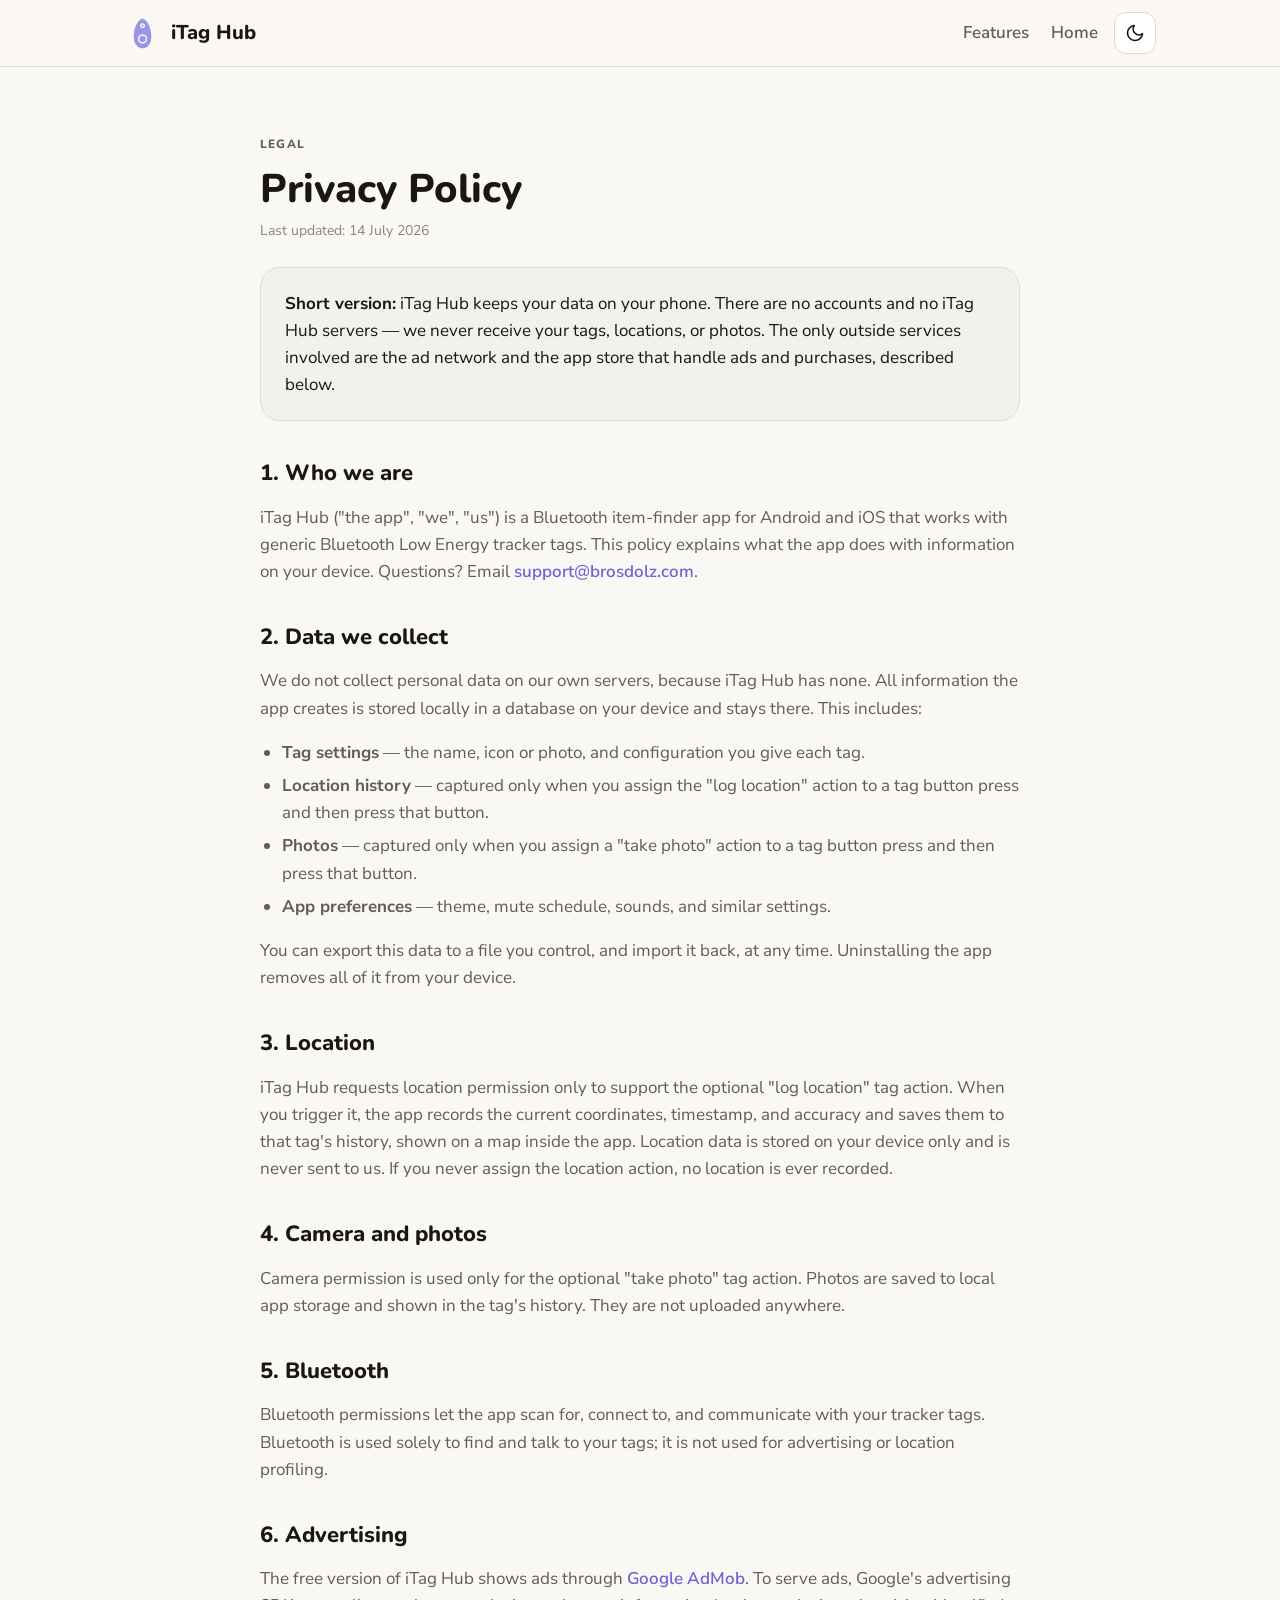
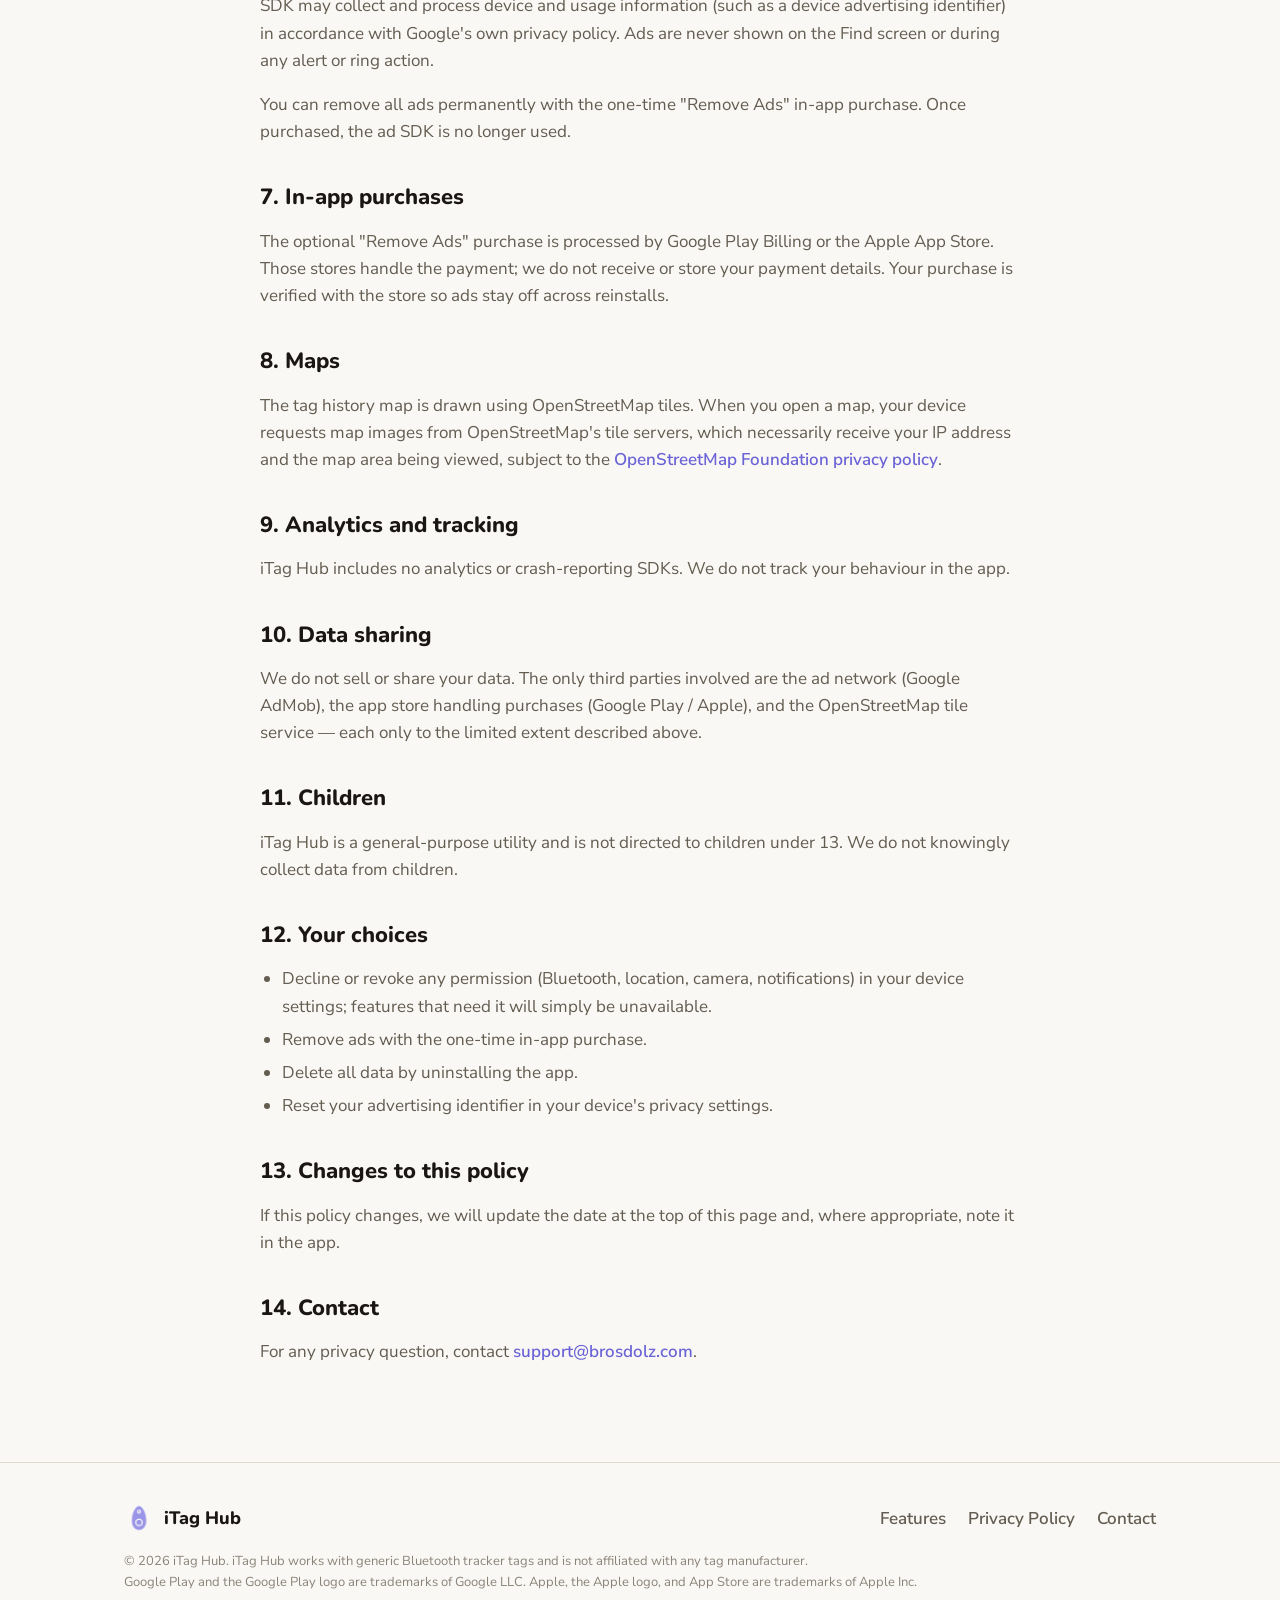
==== privacy.html @ fad58280 "Add files via upload" ====
<!DOCTYPE html>
<html lang="en">
<head>
  <meta charset="UTF-8" />
  <meta name="viewport" content="width=device-width, initial-scale=1.0" />
  <title>Privacy Policy — iTag Hub</title>
  <meta name="description" content="iTag Hub privacy policy: all your data stays on your device. No accounts, no cloud, no analytics." />
  <link rel="icon" type="image/png" href="assets/logo.png" />
  <meta name="theme-color" content="#9B95E8" />

  <link rel="preconnect" href="https://fonts.googleapis.com" />
  <link rel="preconnect" href="https://fonts.gstatic.com" crossorigin />
  <link href="https://fonts.googleapis.com/css2?family=Nunito:wght@700;800&family=Nunito+Sans:wght@400;600;700&display=swap" rel="stylesheet" />
  <link rel="stylesheet" href="styles.css" />
  <script src="theme.js"></script>
</head>
<body>

  <!-- ============ NAV ============ -->
  <header class="nav">
    <div class="wrap nav-inner">
      <a class="brand" href="index.html">
        <img src="assets/logo.png" alt="" />
        iTag Hub
      </a>
      <div class="nav-spacer"></div>
      <nav class="nav-links">
        <a class="hide-sm" href="index.html#features">Features</a>
        <a href="index.html">Home</a>
      </nav>
      <button id="themeToggle" class="theme-toggle" type="button" aria-label="Switch theme">
        <svg class="icon-moon" viewBox="0 0 24 24" fill="none" stroke="currentColor" stroke-width="2" stroke-linecap="round" stroke-linejoin="round"><path d="M21 12.8A9 9 0 1 1 11.2 3a7 7 0 0 0 9.8 9.8z"/></svg>
        <svg class="icon-sun" viewBox="0 0 24 24" fill="none" stroke="currentColor" stroke-width="2" stroke-linecap="round" stroke-linejoin="round"><circle cx="12" cy="12" r="4.2"/><path d="M12 2v2.5M12 19.5V22M4.2 4.2l1.8 1.8M18 18l1.8 1.8M2 12h2.5M19.5 12H22M4.2 19.8 6 18M18 6l1.8-1.8"/></svg>
      </button>
    </div>
  </header>

  <!-- ============ POLICY ============ -->
  <main class="wrap">
    <article class="legal">
      <p class="eyebrow">Legal</p>
      <h1>Privacy Policy</h1>
      <p class="updated">Last updated: 14 July 2026</p>

      <p class="lead">
        <strong>Short version:</strong> iTag Hub keeps your data on your phone.
        There are no accounts and no iTag Hub servers — we never receive your
        tags, locations, or photos. The only outside services involved are the
        ad network and the app store that handle ads and purchases, described
        below.
      </p>

      <h2>1. Who we are</h2>
      <p>
        iTag Hub ("the app", "we", "us") is a Bluetooth item-finder app for
        Android and iOS that works with generic Bluetooth Low Energy tracker
        tags. This policy explains what the app does with information on your
        device. Questions? Email
        <a href="mailto:support@brosdolz.com">support@brosdolz.com</a>.
      </p>

      <h2>2. Data we collect</h2>
      <p>
        We do not collect personal data on our own servers, because iTag Hub has
        none. All information the app creates is stored locally in a database on
        your device and stays there. This includes:
      </p>
      <ul>
        <li><strong>Tag settings</strong> — the name, icon or photo, and configuration you give each tag.</li>
        <li><strong>Location history</strong> — captured only when you assign the "log location" action to a tag button press and then press that button.</li>
        <li><strong>Photos</strong> — captured only when you assign a "take photo" action to a tag button press and then press that button.</li>
        <li><strong>App preferences</strong> — theme, mute schedule, sounds, and similar settings.</li>
      </ul>
      <p>
        You can export this data to a file you control, and import it back, at
        any time. Uninstalling the app removes all of it from your device.
      </p>

      <h2>3. Location</h2>
      <p>
        iTag Hub requests location permission only to support the optional "log
        location" tag action. When you trigger it, the app records the current
        coordinates, timestamp, and accuracy and saves them to that tag's
        history, shown on a map inside the app. Location data is stored on your
        device only and is never sent to us. If you never assign the location
        action, no location is ever recorded.
      </p>

      <h2>4. Camera and photos</h2>
      <p>
        Camera permission is used only for the optional "take photo" tag action.
        Photos are saved to local app storage and shown in the tag's history.
        They are not uploaded anywhere.
      </p>

      <h2>5. Bluetooth</h2>
      <p>
        Bluetooth permissions let the app scan for, connect to, and communicate
        with your tracker tags. Bluetooth is used solely to find and talk to your
        tags; it is not used for advertising or location profiling.
      </p>

      <h2>6. Advertising</h2>
      <p>
        The free version of iTag Hub shows ads through
        <a href="https://policies.google.com/privacy" target="_blank" rel="noopener">Google AdMob</a>.
        To serve ads, Google's advertising SDK may collect and process device and
        usage information (such as a device advertising identifier) in accordance
        with Google's own privacy policy. Ads are never shown on the Find screen
        or during any alert or ring action.
      </p>
      <p>
        You can remove all ads permanently with the one-time "Remove Ads"
        in-app purchase. Once purchased, the ad SDK is no longer used.
      </p>

      <h2>7. In-app purchases</h2>
      <p>
        The optional "Remove Ads" purchase is processed by Google Play Billing or
        the Apple App Store. Those stores handle the payment; we do not receive or
        store your payment details. Your purchase is verified with the store so
        ads stay off across reinstalls.
      </p>

      <h2>8. Maps</h2>
      <p>
        The tag history map is drawn using OpenStreetMap tiles. When you open a
        map, your device requests map images from OpenStreetMap's tile servers,
        which necessarily receive your IP address and the map area being viewed,
        subject to the
        <a href="https://osmfoundation.org/wiki/Privacy_Policy" target="_blank" rel="noopener">OpenStreetMap Foundation privacy policy</a>.
      </p>

      <h2>9. Analytics and tracking</h2>
      <p>
        iTag Hub includes no analytics or crash-reporting SDKs. We do not track
        your behaviour in the app.
      </p>

      <h2>10. Data sharing</h2>
      <p>
        We do not sell or share your data. The only third parties involved are
        the ad network (Google AdMob), the app store handling purchases (Google
        Play / Apple), and the OpenStreetMap tile service — each only to the
        limited extent described above.
      </p>

      <h2>11. Children</h2>
      <p>
        iTag Hub is a general-purpose utility and is not directed to children
        under 13. We do not knowingly collect data from children.
      </p>

      <h2>12. Your choices</h2>
      <ul>
        <li>Decline or revoke any permission (Bluetooth, location, camera, notifications) in your device settings; features that need it will simply be unavailable.</li>
        <li>Remove ads with the one-time in-app purchase.</li>
        <li>Delete all data by uninstalling the app.</li>
        <li>Reset your advertising identifier in your device's privacy settings.</li>
      </ul>

      <h2>13. Changes to this policy</h2>
      <p>
        If this policy changes, we will update the date at the top of this page
        and, where appropriate, note it in the app.
      </p>

      <h2>14. Contact</h2>
      <p>
        For any privacy question, contact
        <a href="mailto:support@brosdolz.com">support@brosdolz.com</a>.
      </p>
    </article>
  </main>

  <!-- ============ FOOTER ============ -->
  <footer class="footer">
    <div class="wrap">
      <div class="footer-inner">
        <a class="brand" href="index.html"><img src="assets/logo.png" alt="" /> iTag Hub</a>
        <nav class="footer-links">
          <a href="index.html#features">Features</a>
          <a href="privacy.html">Privacy Policy</a>
          <a href="mailto:support@brosdolz.com">Contact</a>
        </nav>
      </div>
      <small>
        &copy; 2026 iTag Hub. iTag Hub works with generic Bluetooth tracker tags and is not affiliated with any tag manufacturer.<br />
        Google Play and the Google Play logo are trademarks of Google LLC. Apple, the Apple logo, and App Store are trademarks of Apple Inc.
      </small>
    </div>
  </footer>

</body>
</html>
---- styles.css ----
/* ============================================================
   iTag Hub — website design tokens.
   Ported 1:1 from the app's lib/ui/theme.dart (single source of truth).
   Light = "warm cream", Dark = "warm black". Default follows the OS
   via prefers-color-scheme; an explicit choice is stored on <html
   data-theme>. ============================================================ */

:root {
  /* Brand */
  --primary: #6B64D6;        /* light-mode primary (primaryDeep) */
  --primary-strong: #514AC0;
  --primary-soft-bg: #ECEAFC;
  --on-primary: #ffffff;

  /* Neutrals — warm cream (light) */
  --bg: #FAF8F5;
  --surface: #F2F1EC;
  --card: #FFFFFF;
  --ink: #1A1613;
  --subtle: #635C50;
  --muted: #8A8378;
  --border: #E0DACF;

  /* Semantic */
  --success: #1C9C78;   --success-bg: #E6F7F1;
  --alert:   #E8622E;   --alert-bg:   #FDECE4;
  --warning: #D99A2B;   --warning-bg: #FDF4E6;

  /* App-preview swap (light shown by default) */
  --preview-light: block;
  --preview-dark: none;

  /* Shape */
  --r-card: 20px;
  --r-btn: 16px;
  --shadow: none;

  --font-head: 'Nunito', 'Segoe UI', system-ui, sans-serif;
  --font-body: 'Nunito Sans', 'Segoe UI', system-ui, sans-serif;
}

/* Dark values, shared by (a) OS dark when no explicit choice and
   (b) an explicit data-theme="dark". */
@media (prefers-color-scheme: dark) {
  :root:not([data-theme]) {
    --primary: #9B95E8;      /* dark-mode primary */
    --primary-strong: #C9C3F5;
    --primary-soft-bg: #2A2540;
    --bg: #161310;
    --surface: #1F1B17;
    --card: #262119;
    --ink: #E9E7E1;
    --subtle: #C3BBAD;
    --muted: #A39A8C;
    --border: #3A342C;
    --preview-light: none;
    --preview-dark: block;
  }
}

:root[data-theme="dark"] {
  --primary: #9B95E8;
  --primary-strong: #C9C3F5;
  --primary-soft-bg: #2A2540;
  --bg: #161310;
  --surface: #1F1B17;
  --card: #262119;
  --ink: #E9E7E1;
  --subtle: #C3BBAD;
  --muted: #A39A8C;
  --border: #3A342C;
  --preview-light: none;
  --preview-dark: block;
}

/* ---------- base ---------- */
* { box-sizing: border-box; }
html { -webkit-text-size-adjust: 100%; scroll-behavior: smooth; }
body {
  margin: 0;
  font-family: var(--font-body);
  font-size: 17px;
  line-height: 1.6;
  color: var(--ink);
  background: var(--bg);
  -webkit-font-smoothing: antialiased;
  transition: background-color .2s ease, color .2s ease;
}
h1, h2, h3, h4 { font-family: var(--font-head); font-weight: 800; line-height: 1.15; margin: 0; }
a { color: var(--primary); text-decoration: none; }
a:hover { text-decoration: underline; }
img { max-width: 100%; }

.wrap { width: 100%; max-width: 1080px; margin: 0 auto; padding: 0 24px; }
.eyebrow {
  font-family: var(--font-head);
  font-weight: 800;
  font-size: 12px;
  letter-spacing: 1.2px;
  text-transform: uppercase;
  color: var(--muted);
  margin-bottom: 12px;
}

/* ---------- nav ---------- */
.nav {
  position: sticky; top: 0; z-index: 50;
  background: color-mix(in srgb, var(--bg) 82%, transparent);
  backdrop-filter: saturate(140%) blur(10px);
  border-bottom: 1px solid var(--border);
}
.nav-inner { display: flex; align-items: center; gap: 16px; height: 66px; }
.brand { display: flex; align-items: center; gap: 10px; font-family: var(--font-head); font-weight: 800; font-size: 20px; color: var(--ink); }
.brand:hover { text-decoration: none; }
.brand img { width: 30px; height: 30px; }
.nav .brand img { width: 37px; height: 37px; }
.nav-spacer { flex: 1; }
.nav-links { display: flex; align-items: center; gap: 22px; }
.nav-links a { color: var(--subtle); font-weight: 600; }
.nav-links a:hover { color: var(--primary); text-decoration: none; }

.theme-toggle {
  display: inline-grid; place-items: center;
  width: 42px; height: 42px;
  border-radius: 12px;
  border: 1px solid var(--border);
  background: var(--card);
  color: var(--ink);
  cursor: pointer;
  transition: border-color .15s ease, transform .15s ease;
}
.theme-toggle:hover { border-color: var(--primary); transform: translateY(-1px); }
.theme-toggle svg { width: 20px; height: 20px; }
.icon-sun { display: none; }
.icon-moon { display: block; }
:root[data-theme="dark"] .icon-sun { display: block; }
:root[data-theme="dark"] .icon-moon { display: none; }
@media (prefers-color-scheme: dark) {
  :root:not([data-theme]) .icon-sun { display: block; }
  :root:not([data-theme]) .icon-moon { display: none; }
}

/* ---------- hero ---------- */
.hero { padding: 64px 0 40px; }
.hero-grid { display: grid; grid-template-columns: 1.05fr 0.95fr; gap: 48px; align-items: center; }
.hero h1 { font-size: clamp(34px, 5vw, 52px); letter-spacing: -0.5px; }
.hero h1 .accent { color: var(--primary); }
.hero p.lede { font-size: clamp(17px, 2.2vw, 20px); color: var(--subtle); margin: 20px 0 8px; max-width: 34ch; }

.hero-art { display: flex; justify-content: center; }
.app-preview { width: min(300px, 78vw); filter: drop-shadow(0 24px 48px rgba(26,22,19,0.18)); }
.app-preview .preview-light { display: var(--preview-light); }
.app-preview .preview-dark { display: var(--preview-dark); }

/* ---------- store buttons ---------- */
.stores { display: flex; flex-wrap: wrap; gap: 14px; margin-top: 28px; }
.store-btn {
  position: relative;
  display: inline-flex; align-items: center; gap: 12px;
  min-width: 190px;
  padding: 11px 20px;
  border-radius: 14px;
  background: #16130F;   /* fixed dark pill in BOTH themes (like the official badges) */
  color: #fff;
  border: 1px solid #16130F;
  transition: transform .15s ease, box-shadow .15s ease;
}
.store-btn:hover { text-decoration: none; }
a.store-btn:hover { transform: translateY(-2px); box-shadow: 0 10px 22px rgba(26,22,19,0.22); }
.store-btn img { width: 26px; height: 26px; }
.store-text { display: flex; flex-direction: column; line-height: 1.1; }
.store-text small { font-family: var(--font-body); font-size: 10px; letter-spacing: .6px; text-transform: uppercase; opacity: .8; }
.store-text strong { font-family: var(--font-head); font-weight: 800; font-size: 17px; }
/* Lift the dark pill off the near-black page background in dark mode. */
@media (prefers-color-scheme: dark) {
  :root:not([data-theme]) .store-btn { border-color: #4A443B; }
}
:root[data-theme="dark"] .store-btn { border-color: #4A443B; }

.store-btn.is-locked { opacity: .7; cursor: not-allowed; }
.store-btn.is-locked .store-text small { color: #C9C3F5; opacity: 1; }
.lock-badge {
  position: absolute; top: -9px; right: -9px;
  width: 24px; height: 24px; border-radius: 999px;
  background: var(--primary); color: #fff;
  display: grid; place-items: center;
  border: 2px solid var(--bg);
}
.lock-badge svg { width: 12px; height: 12px; }

/* ---------- sections ---------- */
section { padding: 56px 0; }
.section-head { text-align: center; max-width: 640px; margin: 0 auto 40px; }
.section-head h2 { font-size: clamp(26px, 3.4vw, 34px); }
.section-head p { color: var(--subtle); margin-top: 12px; }

/* ---------- feature cards ---------- */
.features { display: grid; grid-template-columns: repeat(3, 1fr); gap: 18px; }
.card {
  background: var(--card);
  border: 1px solid var(--border);
  border-radius: var(--r-card);
  padding: 26px;
  transition: transform .15s ease, border-color .15s ease;
}
.card:hover { transform: translateY(-3px); border-color: color-mix(in srgb, var(--primary) 45%, var(--border)); }
.ic-wrap {
  width: 52px; height: 52px; border-radius: 999px;
  background: var(--primary-soft-bg);
  display: grid; place-items: center; margin-bottom: 18px;
}
.ic-wrap img { width: 26px; height: 26px; }
.card h3 { font-size: 19px; margin-bottom: 8px; }
.card p { margin: 0; color: var(--subtle); font-size: 15.5px; }

/* ---------- honesty callout ---------- */
.callout {
  background: var(--surface);
  border: 1px solid var(--border);
  border-radius: var(--r-card);
  padding: 32px;
  display: flex; gap: 20px; align-items: flex-start;
}
.callout .dot { flex: none; width: 44px; height: 44px; border-radius: 999px; background: var(--warning-bg); display: grid; place-items: center; }
.callout .dot svg { width: 24px; height: 24px; }
.callout h3 { font-size: 20px; margin-bottom: 6px; }
.callout p { margin: 0; color: var(--subtle); }

/* ---------- final cta ---------- */
.cta { text-align: center; }
.cta-card {
  background: var(--card);
  border: 1px solid var(--border);
  border-radius: var(--r-card);
  padding: 48px 28px;
}
.cta-card h2 { font-size: clamp(26px, 3.4vw, 34px); }
.cta-card p { color: var(--subtle); margin: 12px auto 26px; max-width: 42ch; }
.cta-card .stores { justify-content: center; }

/* ---------- footer ---------- */
.footer { border-top: 1px solid var(--border); padding: 40px 0; margin-top: 24px; }
.footer-inner { display: flex; flex-wrap: wrap; gap: 20px 40px; align-items: center; justify-content: space-between; }
.footer .brand { font-size: 18px; }
.footer-links { display: flex; flex-wrap: wrap; gap: 22px; }
.footer-links a { color: var(--subtle); font-weight: 600; }
.footer small { display: block; color: var(--muted); font-size: 13px; margin-top: 18px; line-height: 1.6; }

/* ---------- legal / privacy page ---------- */
.legal { max-width: 760px; margin: 0 auto; padding: 56px 0; }
.legal h1 { font-size: clamp(30px, 4vw, 40px); }
.legal .updated { color: var(--muted); margin-top: 8px; font-size: 14px; }
.legal h2 { font-size: 22px; margin: 40px 0 10px; }
.legal h3 { font-size: 17px; margin: 24px 0 6px; }
.legal p, .legal li { color: var(--subtle); }
.legal ul { padding-left: 22px; }
.legal li { margin: 6px 0; }
.legal .lead {
  background: var(--surface);
  border: 1px solid var(--border);
  border-radius: var(--r-card);
  padding: 22px 24px;
  color: var(--ink);
  margin-top: 24px;
}
.legal a { font-weight: 600; }

/* ---------- responsive ---------- */
@media (max-width: 860px) {
  .hero { padding: 40px 0 24px; }
  .hero-grid { grid-template-columns: 1fr; gap: 32px; text-align: center; }
  .hero p.lede { margin-left: auto; margin-right: auto; }
  .hero-art { order: -1; }
  .stores { justify-content: center; }
  .features { grid-template-columns: 1fr; }
  .nav-links .hide-sm { display: none; }
}
@media (max-width: 560px) {
  body { font-size: 16px; }
  .callout { flex-direction: column; }
  .footer-inner { flex-direction: column; align-items: flex-start; }
}
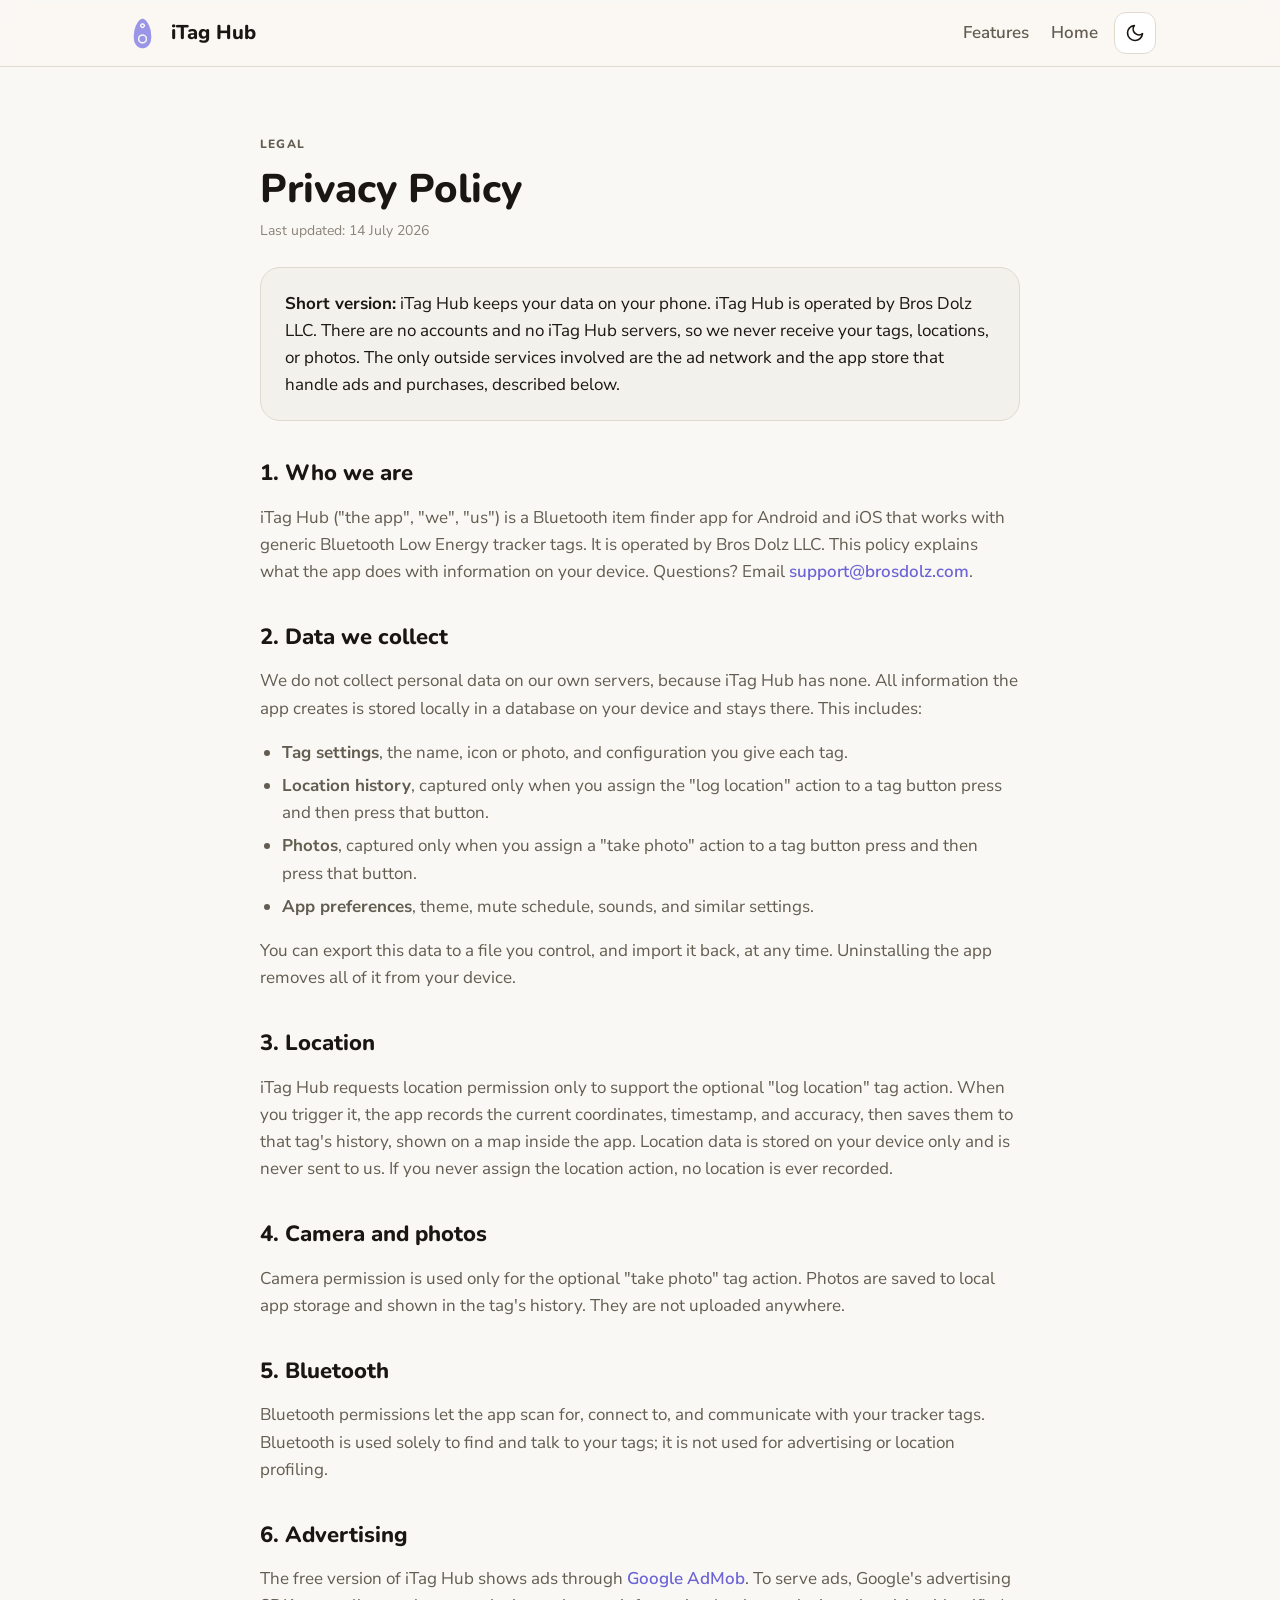
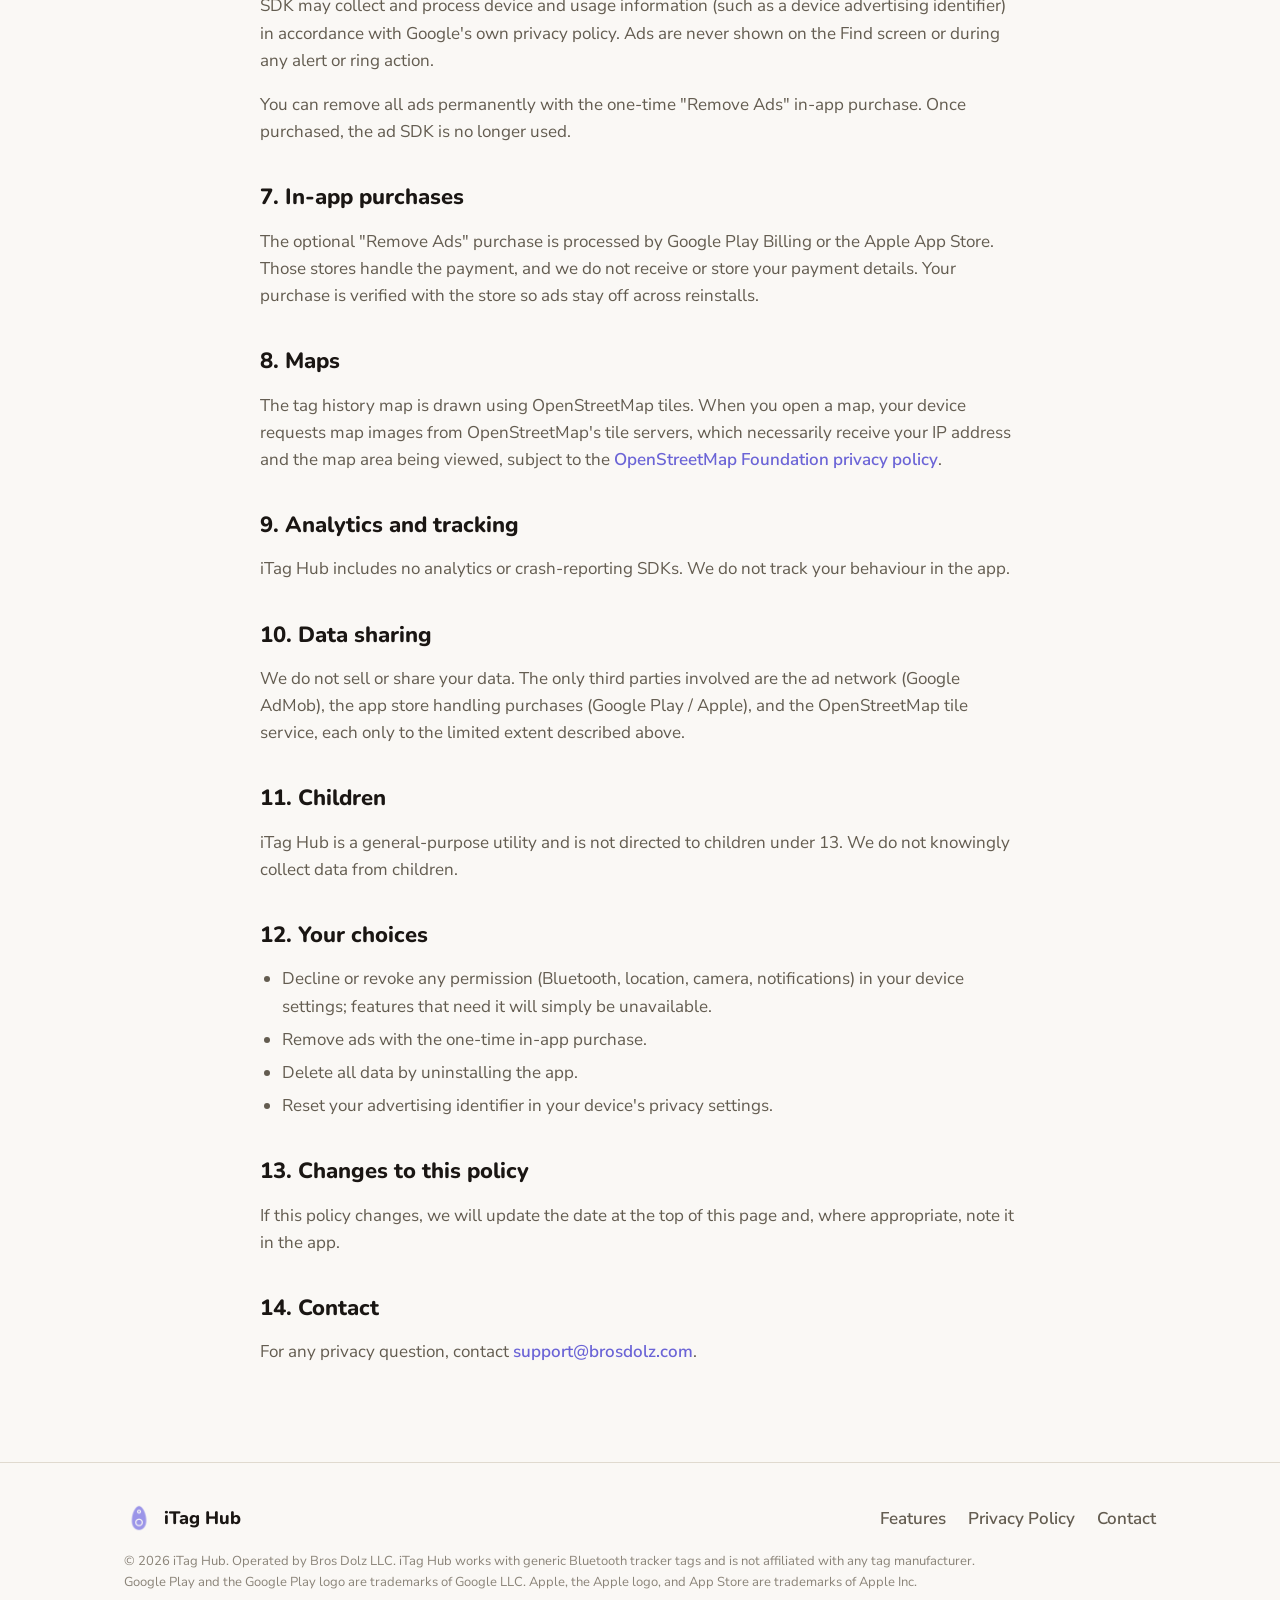
==== commit 43de5336: "Definied slogan." ====
--- a/privacy.html
+++ b/privacy.html
@@ -3,8 +3,8 @@
 <head>
   <meta charset="UTF-8" />
   <meta name="viewport" content="width=device-width, initial-scale=1.0" />
-  <title>Privacy Policy — iTag Hub</title>
-  <meta name="description" content="iTag Hub privacy policy: all your data stays on your device. No accounts, no cloud, no analytics." />
+  <title>Privacy Policy | iTag Hub</title>
+  <meta name="description" content="iTag Hub privacy policy: your data stays on your device. No accounts, no cloud, no analytics." />
   <link rel="icon" type="image/png" href="assets/logo.png" />
   <meta name="theme-color" content="#9B95E8" />
 
@@ -44,18 +44,18 @@
 
       <p class="lead">
         <strong>Short version:</strong> iTag Hub keeps your data on your phone.
-        There are no accounts and no iTag Hub servers — we never receive your
-        tags, locations, or photos. The only outside services involved are the
-        ad network and the app store that handle ads and purchases, described
-        below.
+        iTag Hub is operated by Bros Dolz LLC. There are no accounts and no
+        iTag Hub servers, so we never receive your tags, locations, or photos.
+        The only outside services involved are the ad network and the app store
+        that handle ads and purchases, described below.
       </p>
 
       <h2>1. Who we are</h2>
       <p>
-        iTag Hub ("the app", "we", "us") is a Bluetooth item-finder app for
+        iTag Hub ("the app", "we", "us") is a Bluetooth item finder app for
         Android and iOS that works with generic Bluetooth Low Energy tracker
-        tags. This policy explains what the app does with information on your
-        device. Questions? Email
+        tags. It is operated by Bros Dolz LLC. This policy explains what the
+        app does with information on your device. Questions? Email
         <a href="mailto:support@brosdolz.com">support@brosdolz.com</a>.
       </p>
 
@@ -66,10 +66,10 @@
         your device and stays there. This includes:
       </p>
       <ul>
-        <li><strong>Tag settings</strong> — the name, icon or photo, and configuration you give each tag.</li>
-        <li><strong>Location history</strong> — captured only when you assign the "log location" action to a tag button press and then press that button.</li>
-        <li><strong>Photos</strong> — captured only when you assign a "take photo" action to a tag button press and then press that button.</li>
-        <li><strong>App preferences</strong> — theme, mute schedule, sounds, and similar settings.</li>
+        <li><strong>Tag settings</strong>, the name, icon or photo, and configuration you give each tag.</li>
+        <li><strong>Location history</strong>, captured only when you assign the "log location" action to a tag button press and then press that button.</li>
+        <li><strong>Photos</strong>, captured only when you assign a "take photo" action to a tag button press and then press that button.</li>
+        <li><strong>App preferences</strong>, theme, mute schedule, sounds, and similar settings.</li>
       </ul>
       <p>
         You can export this data to a file you control, and import it back, at
@@ -80,7 +80,7 @@
       <p>
         iTag Hub requests location permission only to support the optional "log
         location" tag action. When you trigger it, the app records the current
-        coordinates, timestamp, and accuracy and saves them to that tag's
+        coordinates, timestamp, and accuracy, then saves them to that tag's
         history, shown on a map inside the app. Location data is stored on your
         device only and is never sent to us. If you never assign the location
         action, no location is ever recorded.
@@ -117,7 +117,7 @@
       <h2>7. In-app purchases</h2>
       <p>
         The optional "Remove Ads" purchase is processed by Google Play Billing or
-        the Apple App Store. Those stores handle the payment; we do not receive or
+        the Apple App Store. Those stores handle the payment, and we do not receive or
         store your payment details. Your purchase is verified with the store so
         ads stay off across reinstalls.
       </p>
@@ -141,7 +141,7 @@
       <p>
         We do not sell or share your data. The only third parties involved are
         the ad network (Google AdMob), the app store handling purchases (Google
-        Play / Apple), and the OpenStreetMap tile service — each only to the
+        Play / Apple), and the OpenStreetMap tile service, each only to the
         limited extent described above.
       </p>
 
@@ -185,7 +185,7 @@
         </nav>
       </div>
       <small>
-        &copy; 2026 iTag Hub. iTag Hub works with generic Bluetooth tracker tags and is not affiliated with any tag manufacturer.<br />
+        &copy; 2026 iTag Hub. Operated by Bros Dolz LLC. iTag Hub works with generic Bluetooth tracker tags and is not affiliated with any tag manufacturer.<br />
         Google Play and the Google Play logo are trademarks of Google LLC. Apple, the Apple logo, and App Store are trademarks of Apple Inc.
       </small>
     </div>
